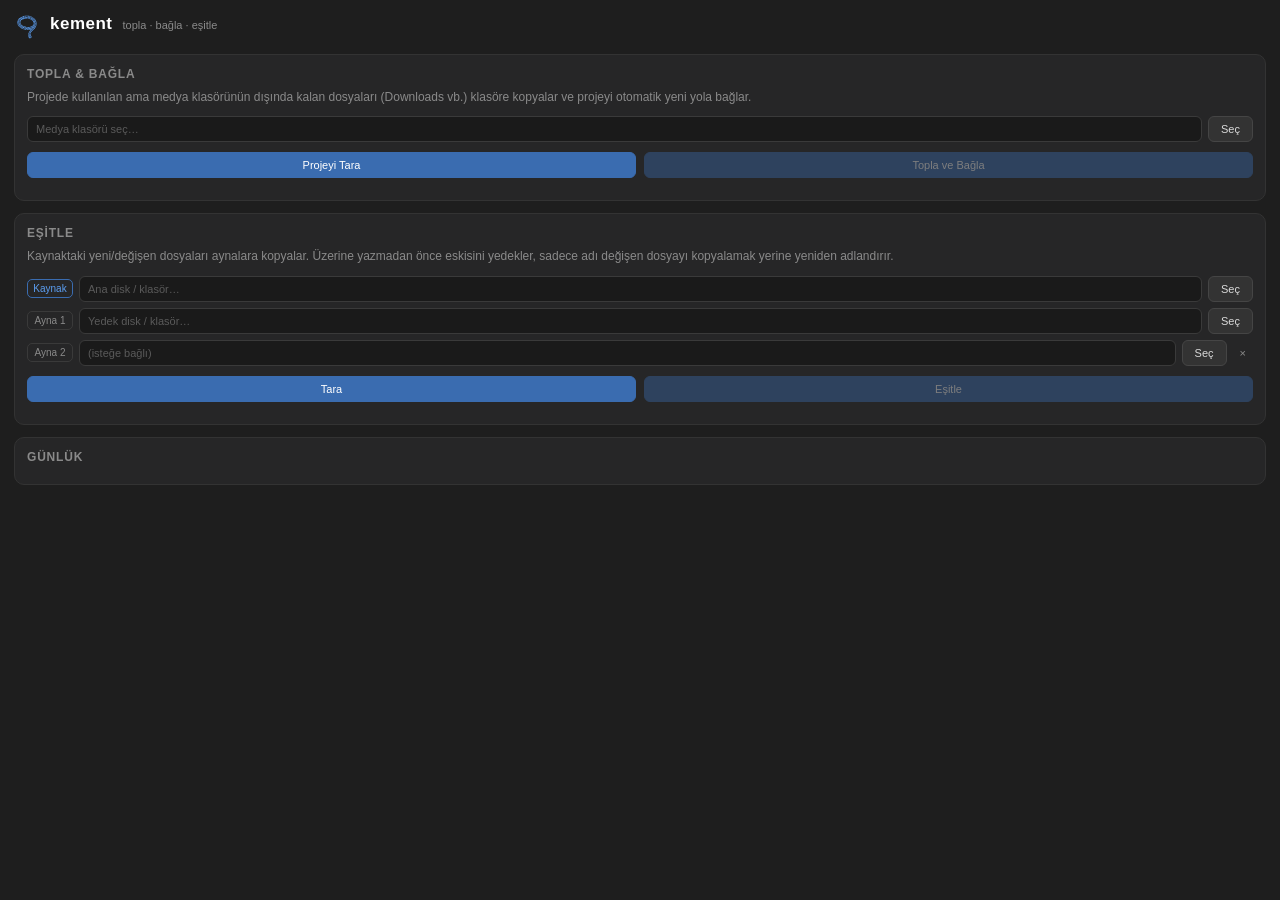
==== index.html @ b24723aa "Kement 0.1.0 — Premiere Pro paneli: topla & bağla + yedekli incremental eşitleme Co-Authored-By: Cla" ====
<!DOCTYPE html>
<html lang="tr">
<head>
<meta charset="UTF-8">
<title>Kement</title>
<link rel="stylesheet" href="css/style.css">
</head>
<body>

<header>
  <span class="logo" aria-hidden="true"></span>
  <h1>kement</h1>
  <span class="sub">topla · bağla · eşitle</span>
</header>

<!-- ── Topla & Bağla ─────────────────────────────── -->
<section class="card">
  <h2>Topla &amp; Bağla</h2>
  <p class="hint">Projede kullanılan ama medya klasörünün dışında kalan dosyaları
     (Downloads vb.) klasöre kopyalar ve projeyi otomatik yeni yola bağlar.</p>

  <div class="row">
    <input id="targetPath" type="text" placeholder="Medya klasörü seç…" readonly>
    <button id="pickTarget">Seç</button>
  </div>

  <div class="btnrow">
    <button id="scanProject" class="primary">Projeyi Tara</button>
    <button id="applyCollect" class="primary" disabled>Topla ve Bağla</button>
  </div>

  <div id="collectSummary" class="summary"></div>
  <ul id="collectList" class="filelist"></ul>
</section>

<!-- ── Eşitle ────────────────────────────────────── -->
<section class="card">
  <h2>Eşitle</h2>
  <p class="hint">Kaynaktaki yeni/değişen dosyaları aynalara kopyalar. Üzerine yazmadan
     önce eskisini yedekler, sadece adı değişen dosyayı kopyalamak yerine yeniden adlandırır.</p>

  <div class="row path">
    <span class="tag src">Kaynak</span>
    <input id="p0" type="text" placeholder="Ana disk / klasör…" readonly>
    <button class="pick" data-i="0">Seç</button>
  </div>
  <div class="row path">
    <span class="tag">Ayna&nbsp;1</span>
    <input id="p1" type="text" placeholder="Yedek disk / klasör…" readonly>
    <button class="pick" data-i="1">Seç</button>
  </div>
  <div class="row path">
    <span class="tag">Ayna&nbsp;2</span>
    <input id="p2" type="text" placeholder="(isteğe bağlı)" readonly>
    <button class="pick" data-i="2">Seç</button>
    <button class="clear ghost" data-i="2" title="Temizle">×</button>
  </div>

  <div class="btnrow">
    <button id="scanSync" class="primary">Tara</button>
    <button id="applySync" class="primary" disabled>Eşitle</button>
  </div>

  <div id="syncSummary" class="summary"></div>
</section>

<!-- ── İlerleme ──────────────────────────────────── -->
<section class="card progresscard hidden" id="progressCard">
  <div id="progressLabel" class="plabel"></div>
  <div class="bar"><div id="barFill"></div></div>
  <div id="progressDetail" class="pdetail"></div>
</section>

<!-- ── Günlük ────────────────────────────────────── -->
<section class="card">
  <h2>Günlük</h2>
  <div id="log" class="log"></div>
</section>

<script src="js/main.js"></script>
</body>
</html>
---- css/style.css ----
* { margin: 0; padding: 0; box-sizing: border-box; }

:root {
  --bg: #1e1e1e;
  --card: #262627;
  --card-edge: #333;
  --text: #d9d9d9;
  --dim: #8a8a8a;
  --accent: #5b9df0;
  --accent-dim: #3a6cb0;
  --ok: #6fbf73;
  --warn: #e0a458;
  --err: #e06c65;
}

html, body {
  background: var(--bg);
  color: var(--text);
  font-family: -apple-system, BlinkMacSystemFont, "Segoe UI", sans-serif;
  font-size: 12px;
  -webkit-font-smoothing: antialiased;
}

body { padding: 14px; }

header {
  display: flex;
  align-items: baseline;
  gap: 10px;
  margin-bottom: 14px;
}
header .logo {
  width: 26px;
  height: 26px;
  align-self: center;
  flex-shrink: 0;
  background-color: var(--accent);
  -webkit-mask: url('../assets/kement.svg') no-repeat center / contain;
  mask: url('../assets/kement.svg') no-repeat center / contain;
}
header h1 {
  font-size: 17px;
  font-weight: 700;
  letter-spacing: 0.5px;
  color: #fff;
}
header .sub { color: var(--dim); font-size: 11px; }

.card {
  background: var(--card);
  border: 1px solid var(--card-edge);
  border-radius: 10px;
  padding: 12px;
  margin-bottom: 12px;
}
.card h2 {
  font-size: 12px;
  font-weight: 600;
  text-transform: uppercase;
  letter-spacing: 0.8px;
  color: var(--dim);
  margin-bottom: 8px;
}
.hint { color: var(--dim); line-height: 1.45; margin-bottom: 10px; }

.row {
  display: flex;
  gap: 6px;
  align-items: center;
  margin-bottom: 6px;
}
.row input {
  flex: 1;
  min-width: 0;
  background: #1a1a1a;
  border: 1px solid #3a3a3a;
  border-radius: 6px;
  color: var(--text);
  padding: 6px 8px;
  font-size: 11px;
  text-overflow: ellipsis;
}
.row input::placeholder { color: #5a5a5a; }

.tag {
  flex: 0 0 46px;
  text-align: center;
  font-size: 10px;
  color: var(--dim);
  border: 1px solid #3a3a3a;
  border-radius: 5px;
  padding: 3px 0;
}
.tag.src { color: var(--accent); border-color: var(--accent-dim); }

button {
  background: #333;
  border: 1px solid #454545;
  border-radius: 6px;
  color: var(--text);
  padding: 6px 12px;
  font-size: 11px;
  cursor: pointer;
  white-space: nowrap;
}
button:hover:not(:disabled) { background: #3d3d3d; }
button:disabled { opacity: 0.4; cursor: default; }

button.primary {
  background: var(--accent-dim);
  border-color: var(--accent-dim);
  color: #fff;
}
button.primary:hover:not(:disabled) { background: var(--accent); }

button.ghost {
  background: transparent;
  border-color: transparent;
  color: var(--dim);
  padding: 6px 6px;
}
button.ghost:hover { color: var(--err); background: transparent; }

.btnrow { display: flex; gap: 8px; margin-top: 10px; }
.btnrow button { flex: 1; }

.summary { margin-top: 10px; line-height: 1.5; }
.summary .mirrorline { margin-bottom: 4px; }
.summary .ok   { color: var(--ok); }
.summary .warn { color: var(--warn); }
.summary .err  { color: var(--err); }
.summary .muted { color: var(--dim); }

.filelist {
  list-style: none;
  margin-top: 8px;
  max-height: 130px;
  overflow-y: auto;
}
.filelist li {
  display: flex;
  justify-content: space-between;
  gap: 10px;
  padding: 3px 2px;
  border-bottom: 1px solid #2e2e2e;
  color: var(--text);
}
.filelist li .fpath {
  color: var(--dim);
  overflow: hidden;
  text-overflow: ellipsis;
  white-space: nowrap;
}
.filelist li .fsize { color: var(--dim); flex-shrink: 0; }

.progresscard.hidden { display: none; }
.plabel { margin-bottom: 6px; font-weight: 600; }
.bar {
  height: 6px;
  background: #1a1a1a;
  border-radius: 3px;
  overflow: hidden;
}
#barFill {
  height: 100%;
  width: 0%;
  background: var(--accent);
  border-radius: 3px;
  transition: width 0.15s ease;
}
.pdetail { margin-top: 6px; color: var(--dim); }

.log {
  max-height: 150px;
  overflow-y: auto;
  font-family: "SF Mono", Menlo, monospace;
  font-size: 10.5px;
  line-height: 1.6;
}
.logline { color: var(--dim); }
.logline.ok   { color: var(--ok); }
.logline.warn { color: var(--warn); }
.logline.err  { color: var(--err); }

::-webkit-scrollbar { width: 8px; }
::-webkit-scrollbar-thumb { background: #3a3a3a; border-radius: 4px; }
::-webkit-scrollbar-track { background: transparent; }
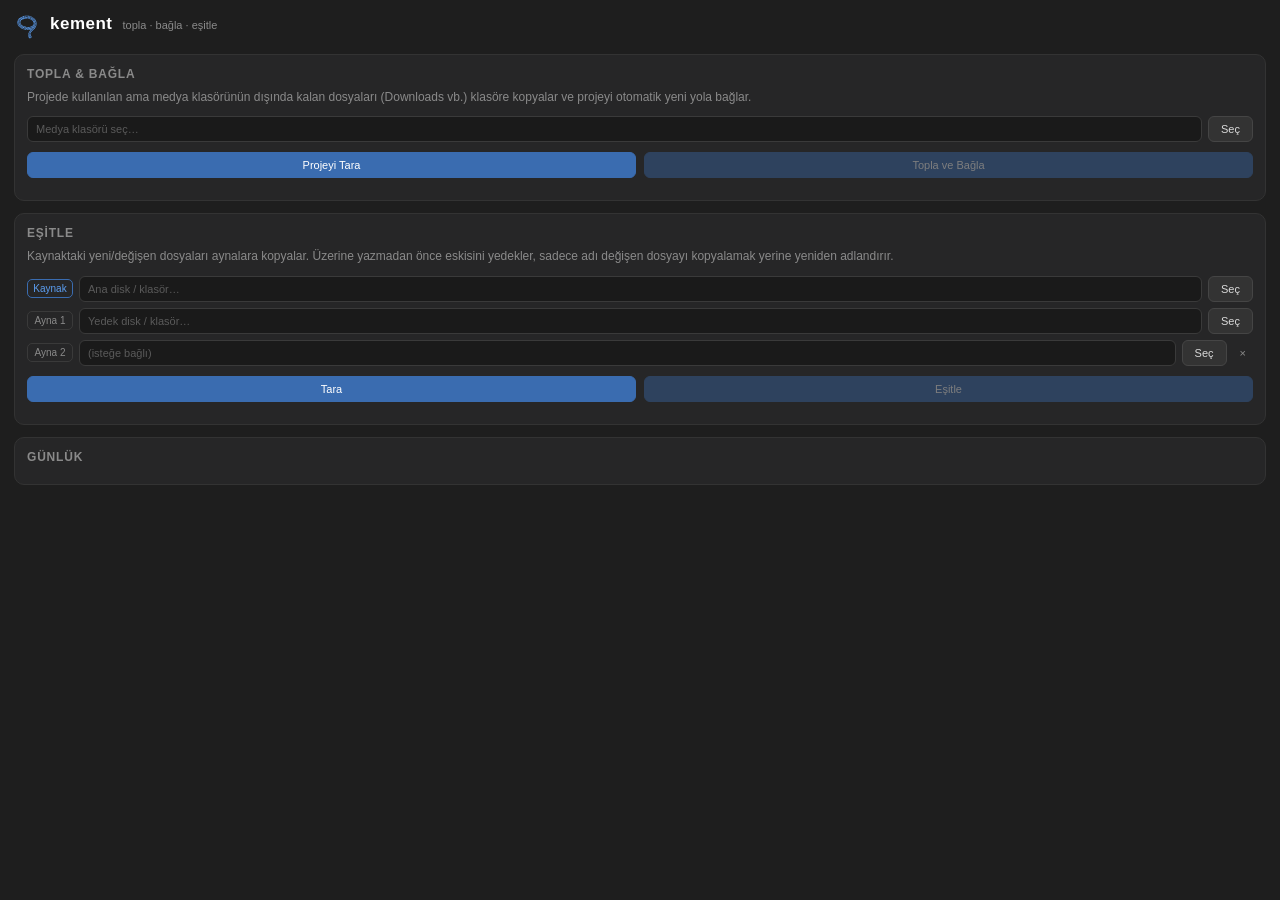
==== commit 04aa420e: "Liste artık seçilebilir/kopyalanabilir, offline dosyalar adlarıyla listeleniyor, sağ tık menüsü (Fin" ====
--- a/index.html
+++ b/index.html
@@ -77,6 +77,12 @@
   <div id="log" class="log"></div>
 </section>
 
+<div id="ctxMenu" class="ctxmenu hidden">
+  <button data-act="finder">Finder'da Göster</button>
+  <button data-act="project">Projede Göster</button>
+  <button data-act="copy">Yolu Kopyala</button>
+</div>
+
 <script src="js/main.js"></script>
 </body>
 </html>
--- a/css/style.css
+++ b/css/style.css
@@ -134,24 +134,58 @@
 .filelist {
   list-style: none;
   margin-top: 8px;
-  max-height: 130px;
+  max-height: 170px;
   overflow-y: auto;
-}
+  background: #1a1a1a;
+  border: 1px solid #3a3a3a;
+  border-radius: 6px;
+  padding: 4px 8px;
+  -webkit-user-select: text;
+  user-select: text;
+  cursor: text;
+}
+.filelist:empty { display: none; }
 .filelist li {
   display: flex;
   justify-content: space-between;
+  align-items: baseline;
   gap: 10px;
-  padding: 3px 2px;
-  border-bottom: 1px solid #2e2e2e;
-  color: var(--text);
-}
+  padding: 4px 0;
+  border-bottom: 1px solid #2a2a2a;
+  color: var(--text);
+}
+.filelist li:last-child { border-bottom: none; }
 .filelist li .fpath {
   color: var(--dim);
-  overflow: hidden;
-  text-overflow: ellipsis;
-  white-space: nowrap;
+  white-space: normal;
+  word-break: break-all;
+  line-height: 1.45;
 }
 .filelist li .fsize { color: var(--dim); flex-shrink: 0; }
+.filelist li.offline .fpath { color: var(--warn); }
+.filelist li.offline .fsize { color: var(--err); font-weight: 600; }
+
+.ctxmenu {
+  position: fixed;
+  z-index: 100;
+  display: flex;
+  flex-direction: column;
+  min-width: 170px;
+  background: #2e2e2f;
+  border: 1px solid #4a4a4a;
+  border-radius: 8px;
+  padding: 4px;
+  box-shadow: 0 8px 24px rgba(0, 0, 0, 0.55);
+}
+.ctxmenu.hidden { display: none; }
+.ctxmenu button {
+  background: transparent;
+  border: none;
+  text-align: left;
+  padding: 6px 10px;
+  border-radius: 5px;
+}
+.ctxmenu button:hover { background: var(--accent-dim); color: #fff; }
 
 .progresscard.hidden { display: none; }
 .plabel { margin-bottom: 6px; font-weight: 600; }
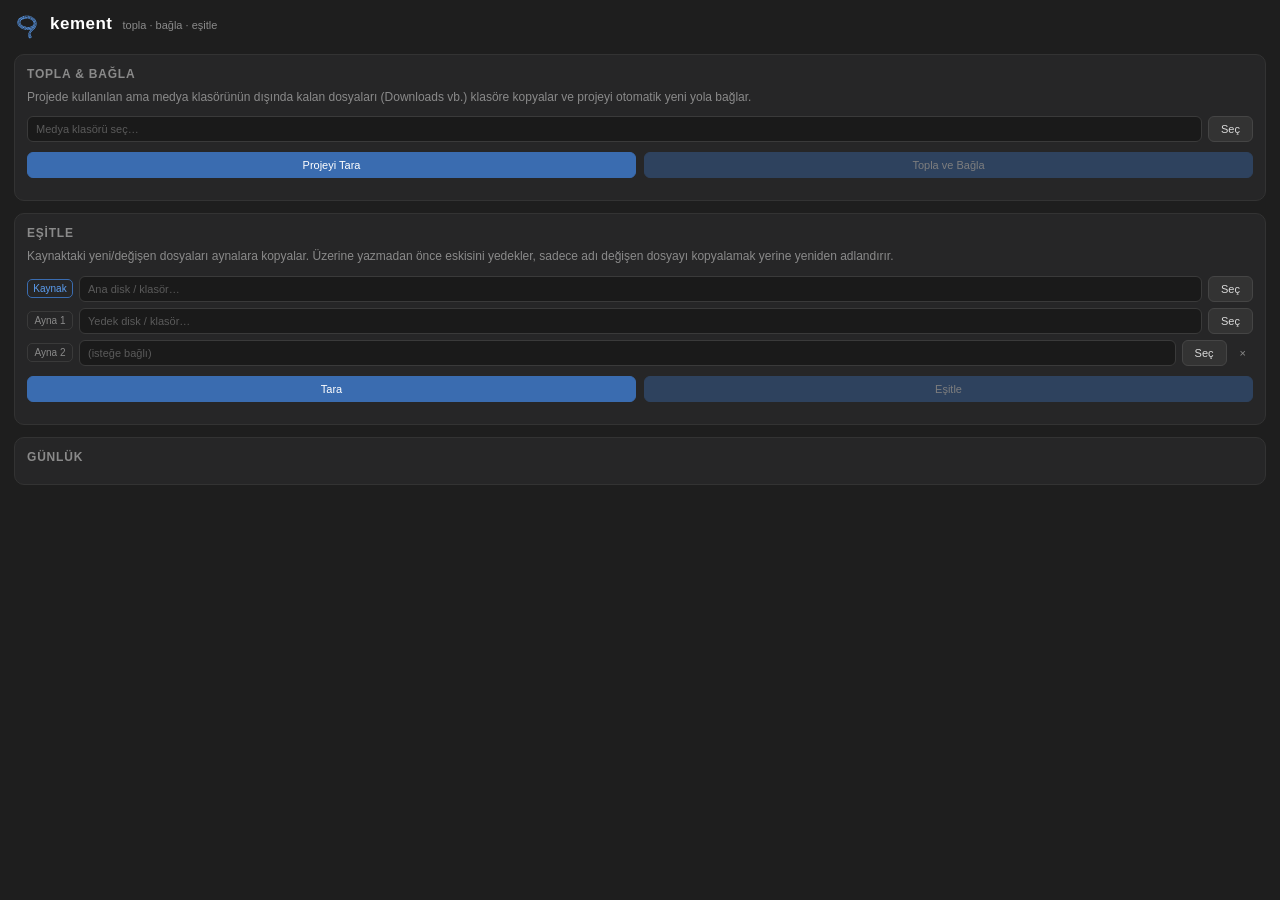
==== commit 1c47cf1c: "package.sh (imzalı ZXP), sitede ekran görüntüsü + zxp indirme akışı, logo inline SVG Co-Authored-By:" ====
--- a/index.html
+++ b/index.html
@@ -8,7 +8,129 @@
 <body>
 
 <header>
-  <span class="logo" aria-hidden="true"></span>
+  <span class="logo" aria-hidden="true"><svg style="width:100%;height:100%;display:block" xmlns="http://www.w3.org/2000/svg" fill="currentColor" aria-label="Lasso" viewBox="-19.0 -0.0 285.0 285.0"><g transform="translate(0.000000,285.000000) scale(0.100000,-0.100000)"><path d="M1137 2664 c-4 -4 -42 -8 -85 -9 -49 -2 -89 -8 -109 -19 -18 -9 -46
+-16 -63 -16 -34 0 -119 -39 -139 -64 -8 -9 -23 -16 -35 -16 -11 0 -36 -10 -55
+-21 -19 -12 -46 -23 -60 -25 -45 -7 -105 -37 -148 -74 -24 -19 -61 -50 -83
+-69 -23 -19 -44 -46 -47 -62 -3 -15 -11 -30 -19 -33 -20 -8 -74 -107 -74 -137
+0 -15 -9 -46 -20 -71 -16 -36 -19 -62 -16 -153 2 -72 9 -122 19 -145 8 -19 20
+-54 27 -78 6 -24 26 -60 44 -80 18 -20 36 -47 40 -59 8 -26 92 -113 109 -113
+7 0 24 -15 39 -33 14 -19 44 -42 64 -52 21 -10 56 -31 78 -47 21 -15 58 -33
+80 -39 23 -6 48 -17 56 -24 21 -18 116 -55 143 -55 12 0 46 -9 75 -20 29 -11
+67 -20 85 -20 17 0 54 -7 80 -15 52 -16 103 -18 347 -16 30 1 80 8 110 18 100
+30 116 23 50 -24 -21 -15 -47 -43 -57 -61 -10 -18 -29 -40 -42 -48 -12 -9 -36
+-44 -53 -77 -16 -34 -40 -81 -54 -105 -23 -38 -26 -55 -28 -160 -2 -65 -8
+-127 -14 -139 -20 -38 -15 -91 13 -118 13 -14 28 -25 34 -25 6 0 7 -22 4 -53
+-4 -39 -1 -62 11 -86 21 -40 38 -47 69 -26 20 13 29 14 44 4 28 -17 113 21
+113 50 0 14 6 21 20 21 27 0 70 43 70 69 0 11 -10 26 -22 32 -13 6 -35 23 -50
+37 -26 24 -26 26 -12 55 29 54 -2 123 -63 142 -34 10 -32 90 2 141 14 20 25
+43 25 51 0 8 18 35 40 60 22 25 40 52 40 59 0 8 5 14 10 14 6 0 37 26 69 58
+32 31 73 71 92 87 19 17 41 38 49 48 8 9 37 38 63 64 74 74 102 105 124 138
+74 109 104 162 113 198 6 23 18 60 27 82 22 58 28 248 10 305 -9 25 -18 65
+-22 90 -8 52 -19 75 -49 110 -12 14 -28 43 -35 65 -8 22 -32 61 -55 86 -22 25
+-54 62 -69 82 -15 21 -45 46 -65 56 -20 11 -48 31 -62 46 -14 15 -47 39 -75
+52 -27 13 -72 37 -100 53 -27 16 -61 30 -75 30 -14 0 -43 12 -65 25 -28 18
+-55 25 -90 25 -27 0 -70 7 -94 16 -25 8 -70 15 -100 14 -31 0 -83 2 -116 6
+-33 3 -63 2 -68 -2z m93 -52 c0 -18 -78 -83 -111 -92 -42 -12 -79 -13 -79 -1
+0 4 19 29 43 55 41 43 46 46 95 46 29 0 52 -4 52 -8z m-180 -9 c0 -3 -14 -28
+-31 -54 -24 -39 -41 -52 -82 -68 -29 -10 -54 -17 -56 -16 -3 4 46 115 51 115
+2 0 21 7 43 15 43 15 75 19 75 8z m350 -3 c12 -7 9 -13 -15 -32 -15 -13 -38
+-28 -49 -35 -24 -14 -126 -17 -126 -4 0 5 18 25 40 45 34 31 47 36 88 36 26 0
+54 -4 62 -10z m171 -37 c7 -7 -7 -21 -45 -43 -46 -26 -63 -31 -94 -25 -68 11
+-70 20 -16 55 42 27 56 31 97 27 27 -2 53 -9 58 -14z m-708 -40 c-30 -73 -41
+-88 -84 -112 l-42 -24 7 44 c4 24 12 55 19 69 12 25 68 59 99 60 16 0 16 -3 1
+-37z m832 3 c19 -8 35 -20 35 -26 0 -6 -21 -20 -46 -31 -47 -21 -103 -22 -138
+-2 -15 8 -11 14 31 41 54 36 69 38 118 18z m-979 -88 c-7 -56 -43 -120 -76
+-138 -19 -10 -20 -8 -20 47 0 66 15 94 64 124 17 10 33 19 35 19 2 0 1 -24 -3
+-52z m478 23 c17 -6 15 -10 -14 -34 -36 -31 -64 -40 -110 -35 l-33 3 27 32
+c24 29 40 35 101 41 6 0 18 -3 29 -7z m-202 -53 c-29 -26 -50 -38 -71 -38 -16
+0 -37 -3 -47 -7 -17 -6 -16 -4 2 22 21 28 130 78 148 67 5 -3 -9 -22 -32 -44z
+m404 39 c3 -3 -12 -17 -33 -31 -30 -21 -50 -26 -95 -26 -32 0 -58 2 -58 5 0 3
+15 19 33 35 29 28 36 30 90 26 32 -2 60 -6 63 -9z m457 -9 c15 -11 27 -23 27
+-27 0 -8 -81 -31 -111 -31 -11 0 -39 10 -61 21 l-42 21 34 18 c45 23 117 22
+153 -2z m-1338 -61 c-49 -48 -56 -51 -50 -28 4 14 14 34 23 45 16 18 74 48 80
+41 2 -2 -22 -28 -53 -58z m1009 44 l49 -18 -24 -16 c-13 -9 -35 -18 -49 -21
+-31 -8 -111 6 -113 19 -2 10 60 55 77 55 6 0 33 -8 60 -19z m-700 -54 c-5 -14
+-34 -34 -71 -48 -23 -9 -25 -8 -13 6 10 13 73 52 87 55 1 0 0 -6 -3 -13z m857
+-8 c27 -12 49 -25 49 -29 0 -10 -56 -30 -81 -30 -27 0 -99 30 -99 42 0 8 55
+37 73 38 5 0 31 -10 58 -21z m-1106 -119 c-14 -40 -53 -100 -66 -100 -3 0 -9
+25 -13 55 -7 62 6 98 53 148 l26 28 7 -46 c4 -30 2 -60 -7 -85z m1385 115 c26
+-13 57 -52 48 -59 -2 -2 -23 -6 -48 -9 -49 -6 -113 15 -139 46 -12 15 -10 18
+10 26 37 15 97 13 129 -4z m-576 -31 c21 -8 54 -14 72 -14 19 0 51 -9 71 -20
+21 -11 53 -23 73 -26 19 -4 46 -17 60 -30 14 -12 46 -32 72 -44 26 -11 59 -35
+72 -53 14 -18 43 -46 65 -62 22 -17 41 -38 41 -48 0 -23 24 -70 44 -86 10 -9
+16 -31 17 -60 1 -25 4 -57 8 -70 9 -32 -30 -145 -62 -179 -13 -15 -32 -39 -42
+-54 -9 -16 -23 -28 -30 -28 -6 0 -30 -13 -51 -28 -21 -16 -61 -34 -87 -41 -27
+-6 -59 -18 -70 -25 -58 -36 -491 -42 -555 -7 -11 6 -47 18 -79 26 -104 26
+-187 59 -232 93 -24 17 -51 32 -59 32 -8 0 -39 23 -70 51 -143 131 -177 308
+-86 459 33 55 121 140 146 140 7 0 40 11 73 24 75 29 232 65 305 69 95 6 263
+-5 304 -19z m-961 -21 c-4 -20 -17 -52 -30 -71 -12 -19 -23 -39 -23 -43 0 -5
+-4 -9 -10 -9 -17 0 -11 84 7 110 18 26 43 49 55 50 4 0 4 -17 1 -37z m1407
+-40 l55 -37 -30 -8 c-39 -11 -71 -3 -119 30 l-39 27 29 12 c41 17 44 17 104
+-24z m256 -46 c53 -58 44 -67 -46 -46 -42 9 -110 60 -110 82 0 5 27 7 61 5 56
+-4 65 -8 95 -41z m-1612 -59 c6 -59 -9 -168 -23 -168 -10 0 -61 86 -61 104 0
+37 49 126 70 126 4 0 10 -28 14 -62z m-153 -100 l-17 -49 -17 36 c-22 47 -21
+67 4 118 l22 42 12 -49 c11 -42 10 -56 -4 -98z m1626 94 c23 -20 44 -47 48
+-59 6 -21 5 -22 -27 -11 -70 24 -140 83 -121 102 17 17 61 2 100 -32z m202
+-56 c22 -19 64 -96 57 -104 -2 -1 -29 8 -59 22 -41 18 -63 35 -81 65 -14 22
+-26 43 -26 47 0 14 87 -10 109 -30z m-131 -67 c26 -9 34 -20 47 -62 21 -71 20
+-72 -27 -38 -28 18 -49 44 -60 70 -18 46 -14 49 40 30z m-1735 -37 c23 -35 43
+-142 26 -142 -3 0 -22 16 -42 35 -38 37 -45 68 -31 123 9 31 17 28 47 -16z
+m107 28 c0 -6 13 -28 29 -50 26 -36 58 -127 48 -137 -11 -11 -77 42 -92 74
+-18 37 -14 123 6 123 5 0 9 -5 9 -10z m1817 -82 c23 -21 49 -110 38 -128 -4
+-6 -12 -5 -22 6 -9 8 -27 23 -41 32 -22 14 -72 106 -72 132 0 14 70 -16 97
+-42z m-146 -69 c27 -19 29 -24 29 -91 l0 -71 -20 26 c-28 36 -50 91 -50 127 0
+36 3 36 41 9z m-1791 -26 c34 -23 57 -51 80 -95 l20 -38 -22 0 c-51 0 -118 70
+-118 123 0 32 7 33 40 10z m177 -47 c40 -20 101 -104 81 -111 -8 -3 -31 1 -53
+8 -42 14 -76 60 -91 122 -7 29 -6 29 12 14 10 -9 33 -24 51 -33z m1793 -90 c0
+-19 -5 -47 -10 -62 l-11 -27 -31 48 c-25 38 -33 61 -36 109 l-3 61 45 -47 c37
+-37 46 -54 46 -82z m-190 -2 c27 -42 23 -86 -11 -141 l-23 -36 -13 64 c-10 49
+-10 72 -2 99 20 61 20 62 49 14z m-1668 -40 c14 -8 36 -27 48 -44 l21 -30 -54
+0 c-43 0 -58 4 -74 23 -19 21 -43 60 -43 71 0 8 74 -6 102 -20z m183 -23 c22
+-10 46 -25 53 -34 14 -16 14 -15 -50 -33 -19 -6 -88 51 -88 72 0 19 37 17 85
+-5z m1604 -7 c26 -33 27 -96 2 -142 l-18 -34 -21 52 c-25 60 -25 62 -11 113
+12 44 21 46 48 11z m-191 -66 c13 -47 -2 -88 -44 -126 -21 -17 -39 -30 -41
+-28 -10 10 19 130 37 156 27 38 37 38 48 -2z m-1259 -30 l45 -22 -29 -12 c-44
+-19 -76 -17 -115 8 l-35 21 30 13 c41 18 52 17 104 -8z m-221 -2 c15 -8 35
+-23 45 -34 18 -19 17 -20 -33 -32 -44 -11 -54 -10 -78 5 -33 21 -62 57 -56 67
+8 13 93 9 122 -6z m1611 -69 c11 -36 10 -50 -2 -78 -18 -41 -43 -76 -51 -69
+-3 3 -8 35 -11 70 -5 55 -3 70 15 98 11 18 24 31 29 28 4 -3 14 -25 20 -49z
+m-249 -4 c-9 -53 -26 -81 -63 -103 -27 -17 -67 -27 -67 -17 0 21 57 111 82
+131 46 36 57 34 48 -11z m-990 2 c17 -9 30 -18 30 -20 0 -2 -14 -12 -31 -21
+-37 -19 -91 -12 -127 17 l-24 19 23 9 c37 15 97 13 129 -4z m-218 -36 l42 -21
+-35 -19 c-45 -24 -84 -24 -125 2 -41 25 -42 32 -6 46 43 17 79 15 124 -8z
+m392 -18 l29 -12 -38 -26 c-37 -25 -42 -26 -94 -15 -74 16 -81 26 -35 51 41
+22 84 23 138 2z m686 13 c0 -24 -46 -94 -68 -102 -43 -17 -92 -24 -92 -14 0
+20 63 94 90 106 30 12 70 18 70 10z m-522 -40 c29 -8 27 -13 -12 -46 -32 -27
+-35 -27 -95 -17 -33 6 -58 15 -55 20 3 5 22 18 42 29 38 20 79 24 120 14z
+m362 0 c0 -10 -43 -68 -60 -81 -8 -7 -40 -13 -69 -13 l-55 0 35 36 c18 20 48
+42 64 50 31 14 85 19 85 8z m447 -51 c6 -45 -11 -84 -51 -122 l-26 -24 0 68
+c0 58 4 73 26 102 31 40 43 34 51 -24z m-1213 20 l28 -15 -33 -21 c-43 -27
+-106 -28 -144 -3 l-30 20 50 22 c52 24 76 24 129 -3z m596 8 c0 -5 -16 -23
+-35 -40 -29 -25 -44 -31 -83 -31 -74 0 -82 13 -32 49 35 25 53 31 97 31 29 0
+53 -4 53 -9z m484 -26 c-4 -8 -10 -15 -15 -15 -4 0 -6 7 -3 15 4 8 10 15 15
+15 4 0 6 -7 3 -15z m-948 -26 c24 -6 47 -15 49 -20 8 -12 -78 -59 -109 -59
+-15 0 -43 7 -63 15 l-36 15 26 20 c24 19 63 38 80 39 5 1 28 -4 53 -10z m884
+-9 c0 -30 -101 -110 -139 -110 -40 0 28 84 84 104 49 18 55 19 55 6z m90 -70
+c0 -57 -19 -101 -52 -124 -12 -9 -25 -16 -28 -16 -3 0 -4 28 -2 62 3 54 8 67
+35 96 17 17 35 32 39 32 4 0 8 -23 8 -50z m-797 29 c38 -10 39 -11 20 -31 -41
+-45 -92 -58 -152 -37 -40 14 -36 27 19 56 49 26 60 27 113 12z m547 -5 c0 -14
+-34 -62 -52 -73 -11 -7 -42 -15 -70 -18 -47 -6 -50 -5 -40 13 23 44 64 73 105
+77 23 2 45 4 50 5 4 1 7 -1 7 -4z m-362 -14 c29 0 28 -21 -3 -50 -26 -24 -102
+-38 -150 -26 l-25 6 33 30 c41 36 75 51 102 45 11 -3 30 -5 43 -5z m202 -7
+c-1 -14 -44 -60 -67 -72 -25 -13 -123 -15 -123 -3 0 14 64 70 85 75 33 8 105
+8 105 0z m290 -126 c0 -43 -5 -59 -28 -87 -35 -41 -52 -33 -52 25 0 35 6 52
+31 80 17 19 35 35 40 35 5 0 9 -24 9 -53z m-110 -121 c0 -37 -32 -106 -50
+-106 -10 0 -30 56 -30 85 0 11 14 36 32 54 36 37 48 29 48 -33z m-96 -173
+c-12 -48 -29 -52 -54 -11 -25 39 -20 81 13 116 l22 24 14 -46 c10 -33 12 -56
+5 -83z m-39 -140 c-7 -40 -14 -41 -54 -7 -34 28 -41 71 -20 118 11 24 12 24
+46 -27 28 -42 33 -57 28 -84z m-50 -55 c25 -17 45 -34 45 -37 0 -3 -23 -7 -50
+-8 l-50 -1 0 39 c0 21 2 39 5 39 2 0 25 -14 50 -32z m145 -103 c0 -19 -43 -52
+-77 -60 -39 -8 -40 -2 -12 45 31 53 49 63 71 43 10 -9 18 -21 18 -28z m-120
+10 c0 -2 -11 -30 -25 -60 -17 -41 -29 -56 -41 -53 -45 9 -42 77 4 102 26 15
+62 21 62 11z m138 -159 c52 -53 40 -71 -19 -31 -23 14 -44 24 -47 21 -3 -4 4
+-26 15 -49 20 -42 21 -44 2 -55 -16 -10 -21 -8 -33 11 -8 12 -17 32 -21 45
+-10 35 -32 26 -39 -17 -10 -66 -26 -59 -26 12 0 49 4 68 18 80 10 10 21 15 24
+12 3 -3 16 -1 29 4 41 16 53 12 97 -33z"/></g></svg></span>
   <h1>kement</h1>
   <span class="sub">topla · bağla · eşitle</span>
 </header>
--- a/css/style.css
+++ b/css/style.css
@@ -34,9 +34,7 @@
   height: 26px;
   align-self: center;
   flex-shrink: 0;
-  background-color: var(--accent);
-  -webkit-mask: url('../assets/kement.svg') no-repeat center / contain;
-  mask: url('../assets/kement.svg') no-repeat center / contain;
+  color: var(--accent);
 }
 header h1 {
   font-size: 17px;
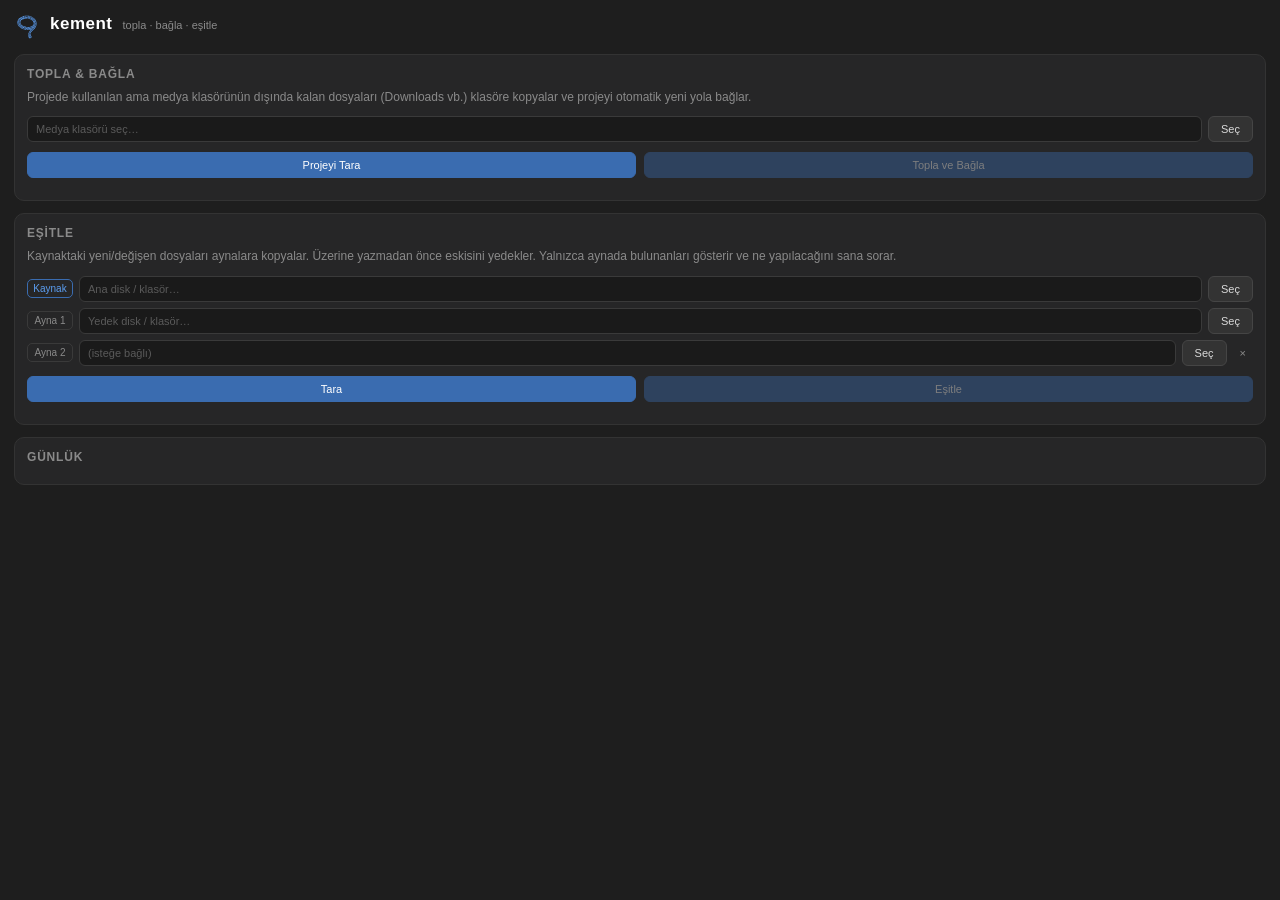
==== commit ad47cf18: "Kement 0.2.0: güvenli kaynak ve ayna eşitleme" ====
--- a/index.html
+++ b/index.html
@@ -159,7 +159,7 @@
 <section class="card">
   <h2>Eşitle</h2>
   <p class="hint">Kaynaktaki yeni/değişen dosyaları aynalara kopyalar. Üzerine yazmadan
-     önce eskisini yedekler, sadece adı değişen dosyayı kopyalamak yerine yeniden adlandırır.</p>
+     önce eskisini yedekler. Yalnızca aynada bulunanları gösterir ve ne yapılacağını sana sorar.</p>
 
   <div class="row path">
     <span class="tag src">Kaynak</span>
@@ -184,6 +184,40 @@
   </div>
 
   <div id="syncSummary" class="summary"></div>
+
+  <div id="mirrorOnlyReview" class="mirror-review hidden">
+    <div class="review-head">
+      <div>
+        <div class="review-title">Aynada olup kaynakta olmayanlar</div>
+        <div id="mirrorOnlyStats" class="review-stats" role="status"></div>
+      </div>
+    </div>
+
+    <div id="mirrorOnlyEditor">
+      <p class="review-question">Bunları kaynak A'ya da alayım mı?</p>
+      <p class="review-note">Seçtiklerin önce aynı klasör yapısıyla A'ya kopyalanır. Sonra güncel A → B planı yeniden gösterilir. Seçmediklerin B'de yerinde kalır.</p>
+
+      <div class="tree-tools">
+        <input id="mirrorOnlySearch" type="search" placeholder="Dosya veya klasör ara…" aria-label="Aynaya özgü dosyalarda ara">
+        <label class="check-action"><input id="selectAllMirrorOnly" type="checkbox"> Tümünü seç</label>
+        <button id="clearMirrorOnly" class="ghost compact">Temizle</button>
+      </div>
+
+      <div id="mirrorOnlyTrees" class="mirror-trees"></div>
+
+      <div id="mirrorOnlyConflict" class="review-conflict hidden"></div>
+      <div class="review-actions">
+        <span id="mirrorOnlySelected" class="selected-count" role="status">0 öğe seçili</span>
+        <button id="leaveMirrorOnly">Hepsini B'de bırak</button>
+        <button id="confirmMirrorOnly" class="primary" disabled>Seçimi onayla</button>
+      </div>
+    </div>
+
+    <div id="mirrorOnlyDecision" class="decision-summary hidden">
+      <span id="mirrorOnlyDecisionText" role="status"></span>
+      <button id="changeMirrorOnlyDecision" class="ghost compact">Değiştir</button>
+    </div>
+  </div>
 </section>
 
 <!-- ── İlerleme ──────────────────────────────────── -->
--- a/css/style.css
+++ b/css/style.css
@@ -129,6 +129,148 @@
 .summary .err  { color: var(--err); }
 .summary .muted { color: var(--dim); }
 
+.mirror-review {
+  margin-top: 10px;
+  overflow: hidden;
+  background: #1a1a1a;
+  border: 1px solid #624d2f;
+  border-radius: 8px;
+}
+.mirror-review.hidden,
+.review-conflict.hidden,
+.decision-summary.hidden,
+#mirrorOnlyEditor.hidden { display: none; }
+.review-head {
+  display: flex;
+  align-items: flex-start;
+  justify-content: space-between;
+  gap: 10px;
+  padding: 10px;
+  background: rgba(224, 164, 88, 0.08);
+  border-bottom: 1px solid #3c3429;
+}
+.review-title { color: var(--warn); font-weight: 600; }
+.review-stats { margin-top: 2px; color: var(--dim); font-size: 10.5px; }
+.review-question { padding: 10px 10px 2px; color: var(--text); font-weight: 600; }
+.review-note { padding: 0 10px 9px; color: var(--dim); font-size: 10.5px; line-height: 1.45; }
+
+.tree-tools {
+  display: flex;
+  align-items: center;
+  gap: 6px;
+  padding: 0 10px 8px;
+}
+.tree-tools input[type="search"] {
+  flex: 1;
+  min-width: 80px;
+  background: #232323;
+  border: 1px solid #3a3a3a;
+  border-radius: 6px;
+  color: var(--text);
+  padding: 6px 8px;
+  font-size: 11px;
+}
+.tree-tools input[type="search"]::placeholder { color: #666; }
+.check-action {
+  display: flex;
+  align-items: center;
+  gap: 5px;
+  white-space: nowrap;
+  color: var(--dim);
+  cursor: pointer;
+}
+input[type="checkbox"] { accent-color: var(--accent); }
+button.compact { padding: 4px 7px; }
+
+.mirror-trees {
+  max-height: 280px;
+  overflow: auto;
+  overflow-x: hidden;
+  border-top: 1px solid #2d2d2d;
+  border-bottom: 1px solid #2d2d2d;
+}
+.mirror-tree + .mirror-tree { border-top: 1px solid #414141; }
+.mirror-tree.filtered-out { display: none; }
+.mirror-tree-head {
+  position: sticky;
+  top: 0;
+  z-index: 2;
+  display: flex;
+  align-items: center;
+  gap: 7px;
+  min-height: 30px;
+  padding: 5px 9px;
+  background: #242424;
+  border-bottom: 1px solid #303030;
+}
+.mirror-tree-name { min-width: 0; overflow: hidden; text-overflow: ellipsis; font-weight: 600; }
+.mirror-tree-meta { margin-left: auto; color: var(--dim); font-size: 10px; white-space: nowrap; }
+.tree-branch.filtered-out,
+.tree-file.filtered-out { display: none; }
+.tree-row {
+  display: flex;
+  align-items: center;
+  gap: 6px;
+  min-height: 28px;
+  padding: 3px 8px;
+  border-bottom: 1px solid #252525;
+}
+.tree-row:hover { background: #222a33; }
+.tree-row:focus-within { box-shadow: inset 2px 0 var(--accent); }
+.tree-toggle {
+  width: 24px;
+  height: 24px;
+  flex: 0 0 24px;
+  padding: 0;
+  border: none;
+  background: transparent;
+  color: var(--dim);
+  line-height: 24px;
+}
+.tree-toggle:hover:not(:disabled) { background: #343434; color: #fff; }
+.tree-toggle:disabled { opacity: 0; }
+.tree-check { flex: 0 0 auto; }
+.tree-icon { width: 14px; flex: 0 0 14px; color: var(--warn); text-align: center; }
+.tree-file .tree-icon { color: var(--dim); }
+.tree-label {
+  min-width: 0;
+  flex: 1;
+  overflow: hidden;
+  text-overflow: ellipsis;
+  white-space: nowrap;
+  cursor: default;
+}
+.tree-meta { color: var(--dim); font-size: 10px; white-space: nowrap; }
+.tree-children.collapsed { display: none; }
+
+.review-conflict {
+  margin: 8px 10px 0;
+  padding: 7px 8px;
+  border: 1px solid rgba(224, 108, 101, 0.55);
+  border-radius: 6px;
+  color: var(--err);
+  font-size: 10.5px;
+  line-height: 1.45;
+}
+.review-actions,
+.decision-summary {
+  display: flex;
+  align-items: center;
+  gap: 7px;
+  padding: 9px 10px;
+}
+.review-actions { flex-wrap: wrap; }
+.selected-count { flex: 1; min-width: 86px; color: var(--dim); }
+.decision-summary { color: var(--ok); }
+.decision-summary span { flex: 1; line-height: 1.4; }
+
+@media (max-width: 360px) {
+  .tree-tools { flex-wrap: wrap; }
+  .tree-tools input[type="search"] { flex: 1 0 100%; width: 100%; }
+  .review-actions .selected-count { flex: 1 0 100%; }
+  .review-actions button { flex: 1; padding-left: 7px; padding-right: 7px; }
+}
+
 .filelist {
   list-style: none;
   margin-top: 8px;
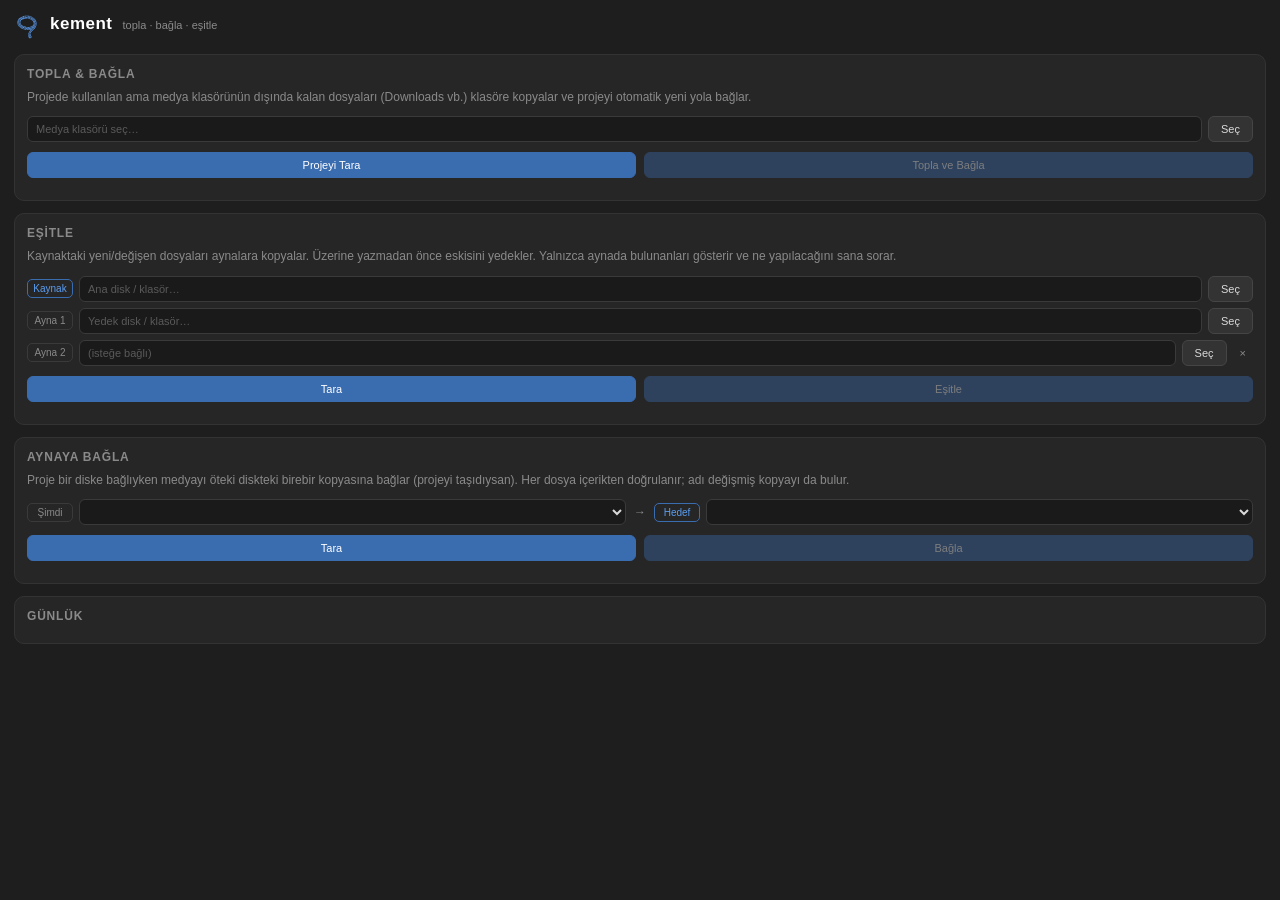
==== commit 028fae73: "Kement 0.3.0: Aynaya Bağla, ad değişikliği tespiti, Duraklat/Durdur - Aynaya Bağla: taşınan projenin" ====
--- a/index.html
+++ b/index.html
@@ -218,11 +218,59 @@
       <button id="changeMirrorOnlyDecision" class="ghost compact">Değiştir</button>
     </div>
   </div>
+
+  <div id="renameReview" class="mirror-review hidden">
+    <div class="review-head">
+      <div>
+        <div class="review-title">Aynı içerik, farklı ad</div>
+        <div id="renameStats" class="review-stats" role="status"></div>
+      </div>
+    </div>
+    <p class="review-question">Bu dosyalar içerik olarak birebir aynı; yalnızca adı veya yolu farklı. Ne yapayım?</p>
+    <div id="renameList" class="rename-list"></div>
+    <div class="rename-choices" role="radiogroup" aria-label="Ad farkı kararı">
+      <label><input type="radio" name="renameMode" value="mirror"> <b>B'de yeniden adlandır</b> — A'daki adları kullan. Kopya yok, saniyeler sürer.</label>
+      <label><input type="radio" name="renameMode" value="source"> <b>A'da yeniden adlandır</b> — B'deki adları kullan. Sonra güncel plan yeniden gösterilir.</label>
+      <label><input type="radio" name="renameMode" value="skip"> <b>Dokunma</b> — A'daki adla B'ye kopyala; B'deki eskisi yerinde kalsın.</label>
+    </div>
+    <p class="review-note">Yeniden adlandırma içeriğe dokunmaz. O diske bağlı açık projede bu klipler çevrimdışı görünür; aşağıdaki <b>Aynaya Bağla</b> ile yeniden bağlanır.</p>
+  </div>
+</section>
+
+<!-- ── Aynaya Bağla ──────────────────────────────── -->
+<section class="card">
+  <h2>Aynaya Bağla</h2>
+  <p class="hint">Proje bir diske bağlıyken medyayı öteki diskteki birebir kopyasına bağlar
+     (projeyi taşıdıysan). Her dosya içerikten doğrulanır; adı değişmiş kopyayı da bulur.</p>
+
+  <div class="row relink-dir">
+    <span class="tag">Şimdi</span>
+    <select id="relinkFrom" aria-label="Projenin şu an bağlı olduğu disk"></select>
+    <span class="relink-arrow" aria-hidden="true">→</span>
+    <span class="tag src">Hedef</span>
+    <select id="relinkTo" aria-label="Bağlanacak disk"></select>
+  </div>
+
+  <div class="btnrow">
+    <button id="scanRelink" class="primary">Tara</button>
+    <button id="applyRelink" class="primary" disabled>Bağla</button>
+  </div>
+
+  <div id="relinkSummary" class="summary"></div>
+  <div id="relinkOptions" class="relink-options hidden">
+    <label class="check-action"><input id="relinkRenamed" type="checkbox" checked> <span id="relinkRenamedLabel"></span></label>
+    <label class="check-action"><input id="relinkUnverified" type="checkbox"> <span id="relinkUnverifiedLabel"></span></label>
+  </div>
+  <ul id="relinkList" class="filelist"></ul>
 </section>
 
 <!-- ── İlerleme ──────────────────────────────────── -->
 <section class="card progresscard hidden" id="progressCard">
-  <div id="progressLabel" class="plabel"></div>
+  <div class="prow">
+    <div id="progressLabel" class="plabel"></div>
+    <button id="pauseOp" class="compact hidden" title="Taramayı duraklat; Devam ile kaldığı yerden sürer">Duraklat</button>
+    <button id="stopOp" class="stop compact hidden" title="Taramayı durdur (hiçbir dosyaya dokunulmaz)">Durdur</button>
+  </div>
   <div class="bar"><div id="barFill"></div></div>
   <div id="progressDetail" class="pdetail"></div>
 </section>
--- a/css/style.css
+++ b/css/style.css
@@ -327,8 +327,63 @@
 }
 .ctxmenu button:hover { background: var(--accent-dim); color: #fff; }
 
+.rename-list {
+  max-height: 200px;
+  overflow: auto;
+  border-top: 1px solid #2d2d2d;
+  border-bottom: 1px solid #2d2d2d;
+  font-size: 10.5px;
+}
+.rename-row {
+  display: grid;
+  grid-template-columns: minmax(0, 1fr) 14px minmax(0, 1fr) auto;
+  gap: 6px;
+  align-items: baseline;
+  padding: 4px 10px;
+  border-bottom: 1px solid #252525;
+}
+.rename-row:last-child { border-bottom: none; }
+.rename-row .from { color: var(--dim); }
+.rename-row .to { color: var(--text); }
+.rename-row .from, .rename-row .to { overflow: hidden; text-overflow: ellipsis; white-space: nowrap; }
+.rename-row .arrow { color: var(--warn); text-align: center; }
+.rename-row .size { color: var(--dim); font-size: 10px; }
+.rename-mirror-head {
+  padding: 5px 10px;
+  background: #242424;
+  font-weight: 600;
+  border-bottom: 1px solid #303030;
+  position: sticky; top: 0;
+}
+.rename-choices { display: flex; flex-direction: column; gap: 6px; padding: 8px 10px 2px; }
+.rename-choices label { display: flex; gap: 7px; align-items: baseline; line-height: 1.4; cursor: pointer; }
+.rename-choices input { margin-top: 2px; flex: 0 0 auto; }
+
+.relink-dir select {
+  flex: 1;
+  min-width: 0;
+  background: #1a1a1a;
+  color: var(--text);
+  border: 1px solid #3a3a3a;
+  border-radius: 6px;
+  padding: 5px 6px;
+  font-size: 11px;
+}
+.relink-arrow { color: var(--dim); padding: 0 2px; }
+.relink-options { display: flex; flex-direction: column; gap: 4px; margin-top: 8px; }
+.relink-options.hidden { display: none; }
+.filelist li.renamed .fpath { color: var(--warn); }
+.filelist li.unverified .fpath { color: var(--dim); font-style: italic; }
+.filelist li .fpath .sub { color: var(--dim); }
+
 .progresscard.hidden { display: none; }
-.plabel { margin-bottom: 6px; font-weight: 600; }
+.prow { display: flex; align-items: center; gap: 8px; margin-bottom: 6px; }
+.plabel { font-weight: 600; flex: 1; min-width: 0; }
+button.stop { border-color: var(--err); color: var(--err); background: transparent; }
+button.stop:hover:not(:disabled) { background: var(--err); color: #fff; }
+button.stop.hidden, #pauseOp.hidden { display: none; }
+.progresscard.paused #barFill { opacity: 0.45; animation: pausedPulse 1.4s ease-in-out infinite; }
+@keyframes pausedPulse { 50% { opacity: 0.15; } }
 .bar {
   height: 6px;
   background: #1a1a1a;
@@ -359,3 +414,13 @@
 ::-webkit-scrollbar { width: 8px; }
 ::-webkit-scrollbar-thumb { background: #3a3a3a; border-radius: 4px; }
 ::-webkit-scrollbar-track { background: transparent; }
+
+@media (max-width: 380px) {
+  .relink-dir { flex-wrap: wrap; }
+  .relink-dir select { flex: 1 1 60%; }
+  .relink-arrow { display: none; }
+  .rename-row { grid-template-columns: minmax(0, 1fr) auto; }
+  .rename-row .arrow { display: none; }
+  .rename-row .to { grid-column: 1; }
+  .rename-row .size { grid-column: 2; grid-row: 1 / span 2; align-self: center; }
+}
